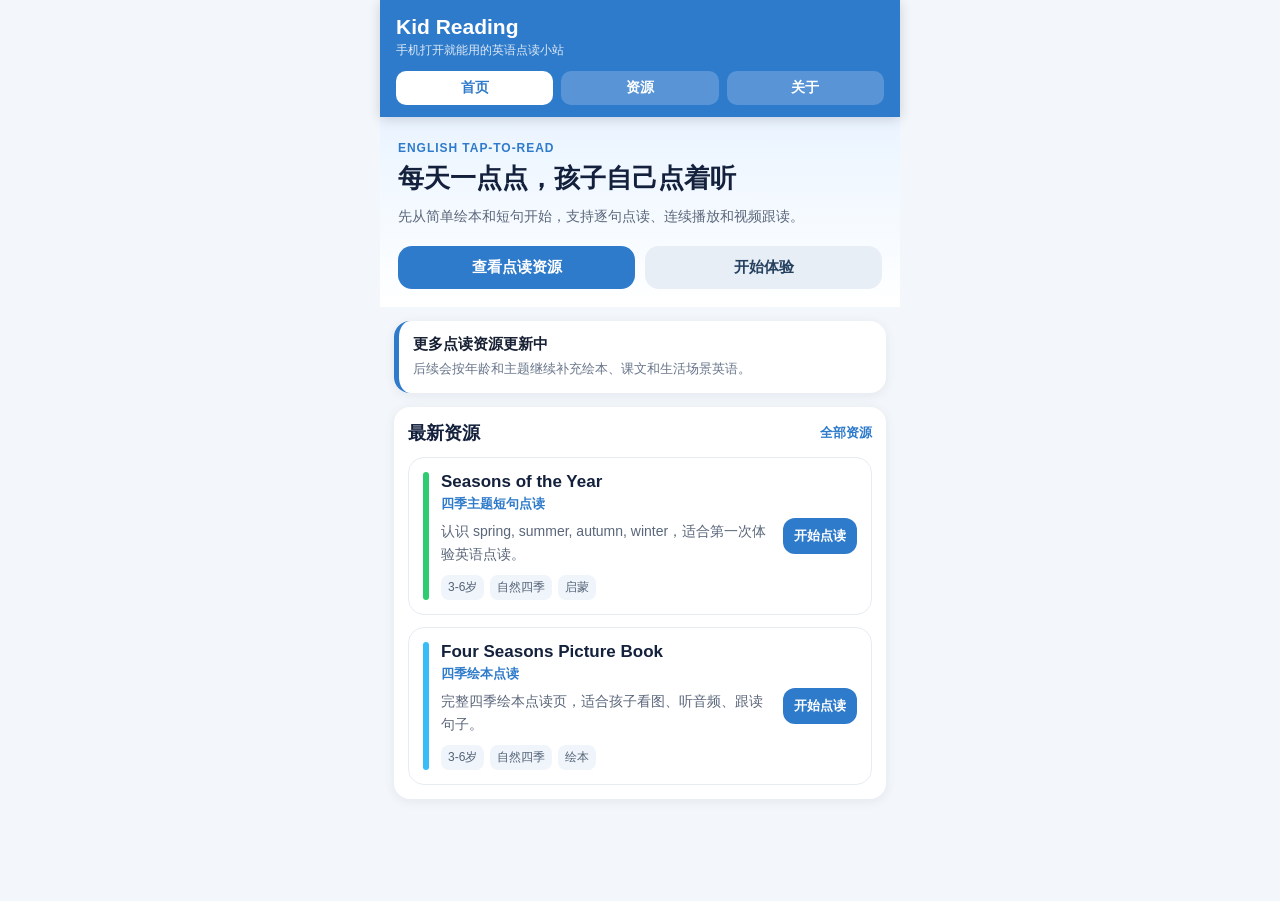
==== index.html @ 5458ff80 "Make picture books open in built-in reader" ====
<!DOCTYPE html>
<html lang="en">
<head>
  <meta charset="UTF-8">
  <meta name="viewport" content="width=device-width, initial-scale=1.0, maximum-scale=1.0">
  <title>Kid Reading · English Reader</title>
  <link rel="stylesheet" href="style.css?v=202605041213">
</head>
<body>
  <header class="site-header">
    <div>
      <div class="brand">Kid Reading</div>
      <div class="tagline">手机打开就能用的英语点读小站</div>
    </div>
    <nav class="nav-tabs">
      <button class="nav-btn active" id="nav-home" data-view="home">首页</button>
      <button class="nav-btn" id="nav-library" data-view="library">资源</button>
      <button class="nav-btn" id="nav-about" data-view="about">关于</button>
    </nav>
  </header>

  <main>
    <section class="view active" id="home-view">
      <div class="hero">
        <p class="eyebrow">English tap-to-read</p>
        <h1>每天一点点，孩子自己点着听</h1>
        <p class="hero-copy">先从简单绘本和短句开始，支持逐句点读、连续播放和视频跟读。</p>
        <div class="hero-actions">
          <button class="primary-btn" data-view="library">查看点读资源</button>
          <button class="secondary-btn" data-reader="seasons">开始体验</button>
        </div>
      </div>

      <div class="notice-card">
        <strong>更多点读资源更新中</strong>
        <span>后续会按年龄和主题继续补充绘本、课文和生活场景英语。</span>
      </div>

      <section class="section-block">
        <div class="section-title">
          <h2>最新资源</h2>
          <button class="text-btn" data-view="library">全部资源</button>
        </div>
        <div class="resource-list" id="home-resource-list"></div>
      </section>
    </section>

    <section class="view" id="library-view">
      <div class="page-heading">
        <h1>点读资源列表</h1>
        <p>按年龄和主题选择适合孩子的点读内容。</p>
      </div>

      <div class="filter-panel">
        <div>
          <div class="filter-label">按年龄分类</div>
          <div class="chip-row" id="age-filters"></div>
        </div>
        <div>
          <div class="filter-label">按主题分类</div>
          <div class="chip-row" id="topic-filters"></div>
        </div>
      </div>

      <div class="resource-list" id="library-resource-list"></div>
    </section>

    <section class="view" id="reader-view">
      <div class="reader-header">
        <button class="back-btn" data-view="library">← 资源列表</button>
        <div>
          <div class="book-title" id="book-title"></div>
          <div class="book-meta" id="book-meta"></div>
        </div>
      </div>

      <div class="mode-bar">
        <button class="mode-btn active" id="btn-tap" data-mode="tap">Tap to Read</button>
        <button class="mode-btn" id="btn-auto" data-mode="auto">Auto Play</button>
        <button class="mode-btn" id="btn-video" data-mode="video">Video</button>
      </div>

      <div id="video-area" style="display:none">
        <video id="story-video" controls playsinline></video>
      </div>

      <div id="read-area">
        <div id="sentences-container"></div>
        <div id="auto-bar" style="display:none">
          <button class="play-all-btn" data-auto-play="true">Play All</button>
        </div>
      </div>
    </section>

    <section class="view" id="about-view">
      <div class="page-heading">
        <h1>关于我们 / 联系方式</h1>
        <p>这里会持续整理适合家庭使用的英语点读资源。</p>
      </div>

      <div class="about-card">
        <h2>Kid Reading 在做什么</h2>
        <p>我们希望把英文绘本、课文和生活场景做成手机可点读的页面，让孩子能自己点、自己听，父母陪伴起来更轻松。</p>
      </div>

      <div class="about-card">
        <h2>资源更新方向</h2>
        <p>3-6岁启蒙绘本、小学课文跟读、动物/颜色/四季/日常表达等主题会陆续更新。</p>
      </div>

      <div class="about-card contact-card">
        <h2>联系与反馈</h2>
        <p>如果你想要某个主题或某本绘本的点读页，可以先记录下来，后续这里会放微信/邮箱/表单入口。</p>
      </div>
    </section>
  </main>

  <script src="data.js?v=202605041213"></script>
  <script src="app.js?v=202605041213"></script>
</body>
</html>
---- style.css ----
* { box-sizing: border-box; margin: 0; padding: 0; }

body {
  font-family: -apple-system, BlinkMacSystemFont, 'PingFang SC', 'Segoe UI', sans-serif;
  background: #F3F6FA;
  color: #172033;
  max-width: 520px;
  margin: 0 auto;
  min-height: 100vh;
}

button {
  font-family: inherit;
}

.site-header {
  position: sticky;
  top: 0;
  z-index: 20;
  background: #2F7BCB;
  padding: 14px 16px 12px;
  box-shadow: 0 2px 12px rgba(0,0,0,0.16);
}

.brand {
  color: #fff;
  font-size: 21px;
  font-weight: 800;
  line-height: 1.2;
}

.tagline {
  color: rgba(255,255,255,0.84);
  font-size: 12px;
  margin-top: 3px;
}

.nav-tabs {
  display: grid;
  grid-template-columns: repeat(3, 1fr);
  gap: 8px;
  margin-top: 12px;
}

.nav-btn,
.mode-btn {
  border: none;
  border-radius: 10px;
  background: rgba(255,255,255,0.2);
  color: #fff;
  cursor: pointer;
}

.nav-btn {
  padding: 8px 0;
  font-size: 14px;
  font-weight: 700;
}

.nav-btn.active,
.mode-btn.active {
  background: #fff;
  color: #2F7BCB;
}

main {
  min-height: calc(100vh - 116px);
}

.view {
  display: none;
}

.view.active {
  display: block;
}

.hero {
  background: linear-gradient(180deg, #EAF4FF 0%, #FFFFFF 100%);
  padding: 24px 18px 18px;
}

.eyebrow {
  color: #2F7BCB;
  font-size: 12px;
  font-weight: 800;
  text-transform: uppercase;
  letter-spacing: 0.08em;
}

.hero h1,
.page-heading h1 {
  font-size: 26px;
  line-height: 1.22;
  margin-top: 8px;
  color: #14213D;
}

.hero-copy,
.page-heading p,
.resource-card p,
.about-card p {
  color: #5A667A;
  font-size: 14px;
  line-height: 1.65;
}

.hero-copy {
  margin-top: 10px;
}

.hero-actions {
  display: flex;
  gap: 10px;
  margin-top: 18px;
}

.primary-btn,
.secondary-btn,
.resource-action,
.play-all-btn,
.back-btn,
.text-btn,
.chip {
  border: none;
  cursor: pointer;
}

.primary-btn,
.secondary-btn {
  flex: 1;
  padding: 12px 0;
  border-radius: 14px;
  font-size: 15px;
  font-weight: 800;
}

.primary-btn {
  background: #2F7BCB;
  color: #fff;
}

.secondary-btn {
  background: #E8EEF6;
  color: #25415F;
}

.notice-card,
.section-block,
.filter-panel,
.about-card {
  margin: 14px 14px 0;
  background: #fff;
  border-radius: 16px;
  box-shadow: 0 2px 12px rgba(31,48,80,0.07);
}

.notice-card {
  padding: 14px;
  display: flex;
  flex-direction: column;
  gap: 5px;
  border-left: 5px solid #2F7BCB;
}

.notice-card strong {
  font-size: 15px;
}

.notice-card span {
  color: #68758A;
  font-size: 13px;
  line-height: 1.5;
}

.section-block {
  padding: 14px;
}

.section-title {
  display: flex;
  align-items: center;
  justify-content: space-between;
  margin-bottom: 12px;
}

.section-title h2,
.about-card h2 {
  font-size: 18px;
  color: #14213D;
}

.text-btn {
  background: transparent;
  color: #2F7BCB;
  font-size: 13px;
  font-weight: 700;
}

.page-heading {
  padding: 22px 18px 10px;
}

.filter-panel {
  padding: 14px;
  display: flex;
  flex-direction: column;
  gap: 14px;
}

.filter-label {
  font-size: 13px;
  font-weight: 800;
  color: #34445C;
  margin-bottom: 8px;
}

.chip-row {
  display: flex;
  flex-wrap: wrap;
  gap: 8px;
}

.chip {
  padding: 8px 12px;
  border-radius: 99px;
  background: #EEF3FA;
  color: #41516A;
  font-size: 13px;
  font-weight: 700;
}

.chip.active {
  background: #2F7BCB;
  color: #fff;
}

.resource-list {
  display: flex;
  flex-direction: column;
  gap: 12px;
}

#library-resource-list {
  margin: 14px;
}

.resource-card {
  background: #fff;
  border-radius: 16px;
  padding: 14px;
  box-shadow: 0 2px 12px rgba(31,48,80,0.07);
  display: grid;
  grid-template-columns: 6px 1fr auto;
  gap: 12px;
  align-items: center;
  cursor: pointer;
}

.section-block .resource-card {
  box-shadow: none;
  border: 1px solid #E7ECF3;
}

.resource-mark {
  width: 6px;
  height: 100%;
  min-height: 82px;
  border-radius: 8px;
}

.resource-title {
  font-size: 17px;
  font-weight: 800;
  color: #14213D;
}

.resource-subtitle {
  color: #2F7BCB;
  font-size: 13px;
  font-weight: 700;
  margin-top: 3px;
}

.resource-card p {
  margin-top: 7px;
}

.meta-row {
  display: flex;
  flex-wrap: wrap;
  gap: 6px;
  margin-top: 9px;
}

.meta-row span {
  background: #F0F5FB;
  color: #526276;
  font-size: 12px;
  border-radius: 8px;
  padding: 4px 7px;
}

.resource-action {
  width: 74px;
  padding: 9px 0;
  border-radius: 12px;
  background: #2F7BCB;
  color: #fff;
  font-size: 13px;
  font-weight: 800;
}

.resource-card.coming-soon .resource-action,
.resource-action:disabled {
  background: #E1E7F0;
  color: #7A8798;
}

.empty-state {
  background: #fff;
  border-radius: 14px;
  padding: 20px;
  color: #6B778A;
  text-align: center;
}

.coming-detail {
  background: #fff;
  border-radius: 18px;
  padding: 20px;
  box-shadow: 0 2px 12px rgba(31,48,80,0.07);
}

.coming-label {
  display: inline-block;
  background: #EEF3FA;
  color: #2F7BCB;
  font-size: 12px;
  font-weight: 900;
  border-radius: 999px;
  padding: 6px 10px;
}

.coming-detail h2 {
  color: #14213D;
  font-size: 22px;
  margin-top: 12px;
}

.coming-detail p {
  color: #5A667A;
  font-size: 14px;
  line-height: 1.65;
  margin-top: 8px;
}

.coming-grid {
  display: grid;
  gap: 8px;
  margin: 16px 0;
}

.coming-grid span {
  background: #F3F6FA;
  color: #41516A;
  border-radius: 10px;
  padding: 10px 12px;
  font-size: 13px;
  font-weight: 700;
}

.reader-header {
  background: #fff;
  padding: 14px 16px;
  display: flex;
  gap: 12px;
  align-items: center;
  border-bottom: 1px solid #E7ECF3;
}

.back-btn {
  background: #EEF3FA;
  color: #2F4A6A;
  border-radius: 12px;
  padding: 9px 10px;
  font-size: 13px;
  font-weight: 800;
  flex-shrink: 0;
}

.book-title {
  font-size: 19px;
  color: #14213D;
  font-weight: 800;
}

.book-meta {
  color: #68758A;
  font-size: 12px;
  margin-top: 3px;
}

.mode-bar {
  display: flex;
  gap: 8px;
  background: #2F7BCB;
  padding: 10px 14px 12px;
}

.mode-btn {
  flex: 1;
  padding: 9px 0;
  font-size: 13px;
  font-weight: 700;
}

#video-area {
  background: #000;
}

#video-area video {
  width: 100%;
  display: block;
}

#sentences-container {
  padding: 16px;
  display: flex;
  flex-direction: column;
  gap: 12px;
}

.reader-page {
  background: #fff;
  border-radius: 18px;
  box-shadow: 0 2px 12px rgba(0,0,0,0.06);
  overflow: hidden;
  border: 1px solid #E7ECF3;
}

.reader-image-wrap {
  background: #F8FBFF;
  display: flex;
  justify-content: center;
  padding: 12px;
}

.reader-image-wrap img {
  display: block;
  width: 100%;
  max-height: 300px;
  object-fit: contain;
  border-radius: 12px;
}

.reader-page-label {
  display: inline-flex;
  margin: 12px 14px 0;
  padding: 5px 10px;
  border-radius: 999px;
  background: #EEF3FA;
  color: #2F7BCB;
  font-size: 12px;
  font-weight: 900;
}

.reader-page-sentences {
  padding: 12px 14px 14px;
  display: flex;
  flex-direction: column;
  gap: 10px;
}

.reader-page .sentence-card {
  box-shadow: none;
  border-color: #E7ECF3;
}

.reader-page-spring .sentence-card.playing {
  border-color: #2ECC71;
  background: #EAFBF2;
}

.reader-page-summer .sentence-card.playing {
  border-color: #F59E0B;
  background: #FFF7E6;
}

.reader-page-fall .sentence-card.playing {
  border-color: #F97316;
  background: #FFF1E8;
}

.reader-page-winter .sentence-card.playing {
  border-color: #38BDF8;
  background: #EAF8FF;
}

.reader-page-all .sentence-card.playing,
.reader-page-intro .sentence-card.playing {
  border-color: #8B5CF6;
  background: #F4F0FF;
}

.sentence-card {
  background: #fff;
  border-radius: 18px;
  padding: 20px 20px 18px;
  border: 3px solid transparent;
  box-shadow: 0 2px 12px rgba(0,0,0,0.06);
  cursor: pointer;
  transition: border-color 0.15s, background 0.15s;
  user-select: none;
  display: flex;
  align-items: center;
  gap: 14px;
}

.sentence-card:active {
  opacity: 0.8;
}

.sentence-card.playing {
  border-color: #2F7BCB;
  background: #EBF4FF;
}

.card-icon {
  font-size: 11px;
  font-weight: 900;
  flex-shrink: 0;
  width: 42px;
  text-align: center;
  color: #2F7BCB;
  border: 1px solid #BFD7F3;
  border-radius: 999px;
  padding: 6px 0;
}

.card-en {
  font-size: 22px;
  font-weight: 800;
  color: #1A1A2E;
  line-height: 1.4;
}

#auto-bar {
  padding: 8px 16px 28px;
  display: flex;
  justify-content: center;
}

.play-all-btn {
  font-size: 16px;
  font-weight: 800;
  color: #fff;
  background: #2F7BCB;
  padding: 14px 48px;
  border-radius: 50px;
  box-shadow: 0 4px 14px rgba(47,123,203,0.32);
}

.about-card {
  padding: 16px;
}

.about-card p {
  margin-top: 8px;
}

.contact-card {
  margin-bottom: 24px;
}
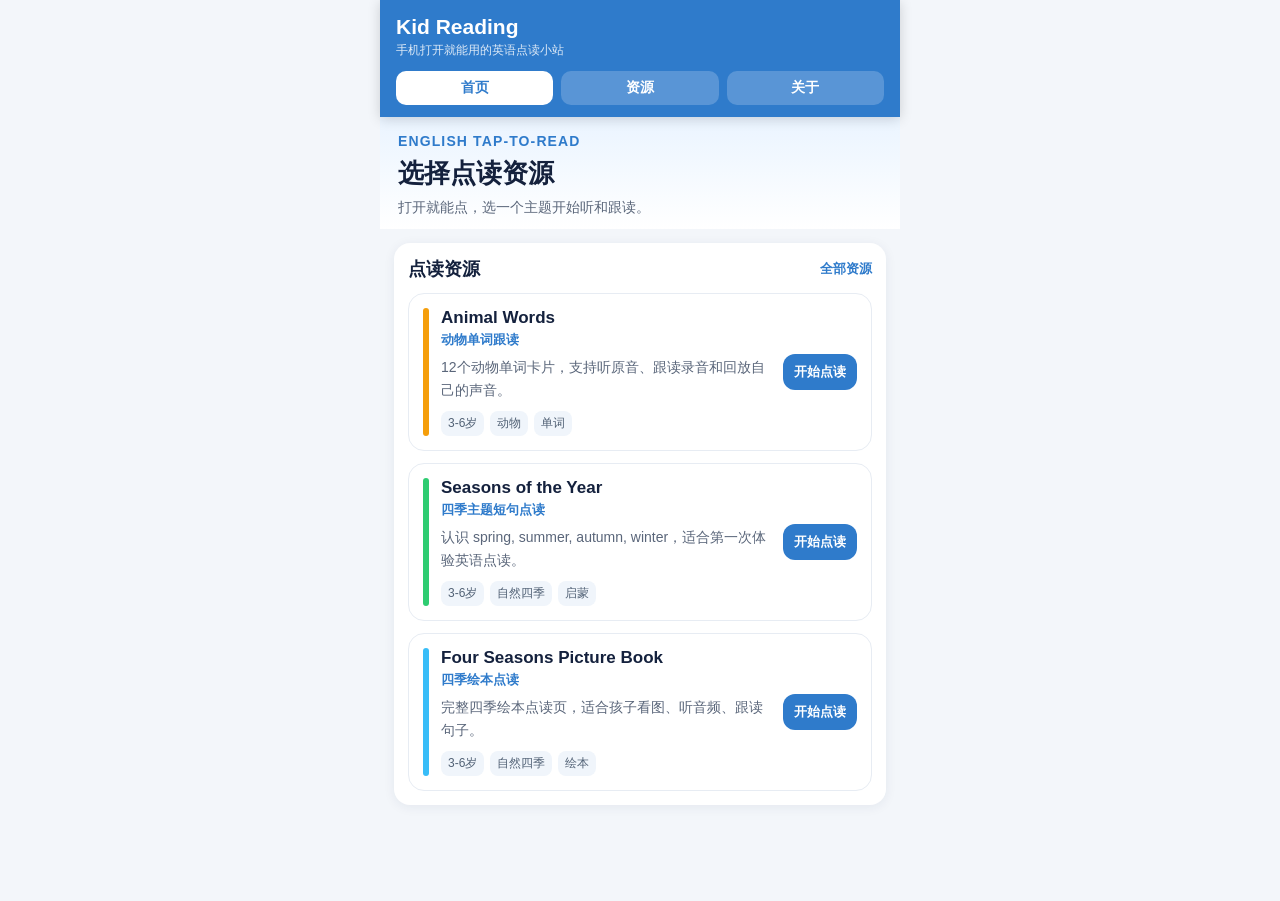
==== commit 89e6d1b3: "Add Kid Reading Let's Move reader" ====
--- a/index.html
+++ b/index.html
@@ -4,7 +4,29 @@
   <meta charset="UTF-8">
   <meta name="viewport" content="width=device-width, initial-scale=1.0, maximum-scale=1.0">
   <title>Kid Reading · English Reader</title>
-  <link rel="stylesheet" href="style.css?v=202605041213">
+  <link rel="preload" href="data.js?v=202605131810" as="script">
+  <link rel="preload" href="app.js?v=202605132015" as="script">
+  <link rel="stylesheet" href="style.css?v=202605132015">
+  <script>
+    (() => {
+      const reader = new URLSearchParams(window.location.search).get('reader');
+      const firstImages = {
+        'class-1-4-l21-my-lunch': 'assets/class/grade1-4/l21-my-lunch/reader/p01.webp',
+        'class-1-4-l20-party-food': 'assets/class/grade1-4/l20-party-food/reader/p01.webp',
+        'fruit-words': 'assets/img/books/fruits/apple.webp',
+        'i-see-fruit': 'assets/img/books/fruits/apple.webp',
+        'fruit-in-my-bag': 'assets/img/books/fruits/fruit-bag.webp',
+        'animal-words': 'assets/img/books/animals/cat.webp'
+      };
+      if (firstImages[reader]) {
+        const link = document.createElement('link');
+        link.rel = 'preload';
+        link.as = 'image';
+        link.href = firstImages[reader];
+        document.head.appendChild(link);
+      }
+    })();
+  </script>
 </head>
 <body>
   <header class="site-header">
@@ -21,27 +43,25 @@
 
   <main>
     <section class="view active" id="home-view">
-      <div class="hero">
+      <div class="home-intro">
         <p class="eyebrow">English tap-to-read</p>
-        <h1>每天一点点，孩子自己点着听</h1>
-        <p class="hero-copy">先从简单绘本和短句开始，支持逐句点读、连续播放和视频跟读。</p>
-        <div class="hero-actions">
-          <button class="primary-btn" data-view="library">查看点读资源</button>
-          <button class="secondary-btn" data-reader="seasons">开始体验</button>
-        </div>
-      </div>
-
-      <div class="notice-card">
-        <strong>更多点读资源更新中</strong>
-        <span>后续会按年龄和主题继续补充绘本、课文和生活场景英语。</span>
+        <h1>选择点读资源</h1>
+        <p>打开就能点，选一个主题开始听和跟读。</p>
       </div>
 
       <section class="section-block">
         <div class="section-title">
-          <h2>最新资源</h2>
+          <h2>点读资源</h2>
           <button class="text-btn" data-view="library">全部资源</button>
         </div>
         <div class="resource-list" id="home-resource-list"></div>
+      </section>
+
+      <section class="section-block">
+        <div class="section-title">
+          <h2>一（4）班</h2>
+        </div>
+        <div class="resource-list" id="class-resource-list"></div>
       </section>
     </section>
 
@@ -110,12 +130,23 @@
 
       <div class="about-card contact-card">
         <h2>联系与反馈</h2>
-        <p>如果你想要某个主题或某本绘本的点读页，可以先记录下来，后续这里会放微信/邮箱/表单入口。</p>
+        <p>如果你想要某个主题或某本绘本的点读页，可以通过邮箱或微信联系我。</p>
+        <div class="contact-grid">
+          <div class="contact-item">
+            <div class="contact-label">QQ 邮箱</div>
+            <a href="mailto:1065163553@qq.com">1065163553@qq.com</a>
+          </div>
+          <div class="contact-item qr-item">
+            <div class="contact-label">微信</div>
+            <img data-src="assets/img/contact/wechat-qr.jpg" alt="微信二维码" loading="lazy">
+            <span>扫码添加微信</span>
+          </div>
+        </div>
       </div>
     </section>
   </main>
 
-  <script src="data.js?v=202605041213"></script>
-  <script src="app.js?v=202605041213"></script>
+  <script src="data.js?v=202605131810"></script>
+  <script src="app.js?v=202605132015"></script>
 </body>
 </html>
--- a/style.css
+++ b/style.css
@@ -22,6 +22,19 @@
   box-shadow: 0 2px 12px rgba(0,0,0,0.16);
 }
 
+.reader-open .site-header {
+  padding: 8px 14px;
+}
+
+.reader-open .tagline,
+.reader-open .nav-tabs {
+  display: none;
+}
+
+.reader-open .brand {
+  font-size: 18px;
+}
+
 .brand {
   color: #fff;
   font-size: 21px;
@@ -80,6 +93,11 @@
   padding: 24px 18px 18px;
 }
 
+.home-intro {
+  background: linear-gradient(180deg, #EAF4FF 0%, #FFFFFF 100%);
+  padding: 16px 18px 10px;
+}
+
 .eyebrow {
   color: #2F7BCB;
   font-size: 12px;
@@ -89,6 +107,7 @@
 }
 
 .hero h1,
+.home-intro h1,
 .page-heading h1 {
   font-size: 26px;
   line-height: 1.22;
@@ -97,12 +116,22 @@
 }
 
 .hero-copy,
+.home-intro p,
 .page-heading p,
 .resource-card p,
 .about-card p {
   color: #5A667A;
   font-size: 14px;
   line-height: 1.65;
+}
+
+.home-intro .eyebrow {
+  color: #2F7BCB;
+  line-height: 1.2;
+}
+
+.home-intro p:not(.eyebrow) {
+  margin-top: 6px;
 }
 
 .hero-copy {
@@ -275,6 +304,10 @@
   color: #14213D;
 }
 
+.resource-main {
+  min-width: 0;
+}
+
 .resource-subtitle {
   color: #2F7BCB;
   font-size: 13px;
@@ -372,7 +405,7 @@
 
 .reader-header {
   background: #fff;
-  padding: 14px 16px;
+  padding: 10px 12px;
   display: flex;
   gap: 12px;
   align-items: center;
@@ -425,10 +458,89 @@
 }
 
 #sentences-container {
-  padding: 16px;
+  padding: 12px;
   display: flex;
   flex-direction: column;
-  gap: 12px;
+  gap: 10px;
+}
+
+.reader-pager {
+  display: grid;
+  grid-template-columns: 46px 1fr 46px;
+  gap: 10px;
+  align-items: center;
+  background: transparent;
+  padding: 0 2px;
+}
+
+.reader-pager button {
+  border: none;
+  border-radius: 50%;
+  width: 46px;
+  height: 46px;
+  background: #2F7BCB;
+  color: #fff;
+  font-size: 28px;
+  font-weight: 800;
+  cursor: pointer;
+  line-height: 1;
+}
+
+.reader-pager button:disabled {
+  background: #E1E7F0;
+  color: #8A96A8;
+  cursor: default;
+}
+
+.reader-pager span {
+  color: #526276;
+  font-size: 13px;
+  font-weight: 800;
+  text-align: center;
+}
+
+.reader-dots {
+  display: flex;
+  justify-content: center;
+  gap: 7px;
+}
+
+.reader-dots span {
+  width: 8px;
+  height: 8px;
+  border-radius: 999px;
+  background: #C9D4E2;
+  transition: width 0.18s, background 0.18s;
+}
+
+.reader-dots span.active {
+  width: 22px;
+  background: #2F7BCB;
+}
+
+.reader-swipe-hint {
+  color: #718096;
+  font-size: 12px;
+  font-weight: 700;
+  text-align: center;
+  margin-top: -4px;
+}
+
+.reader-links {
+  display: grid;
+  grid-template-columns: repeat(2, minmax(0, 1fr));
+  gap: 10px;
+}
+
+.reader-links a {
+  display: block;
+  border-radius: 12px;
+  padding: 11px 10px;
+  background: #EEF3FA;
+  color: #2F7BCB;
+  font-size: 13px;
+  font-weight: 900;
+  text-align: center;
 }
 
 .reader-page {
@@ -439,11 +551,16 @@
   border: 1px solid #E7ECF3;
 }
 
+.practice-reader-page {
+  display: flex;
+  flex-direction: column;
+}
+
 .reader-image-wrap {
   background: #F8FBFF;
   display: flex;
   justify-content: center;
-  padding: 12px;
+  padding: 10px;
 }
 
 .reader-image-wrap img {
@@ -465,11 +582,43 @@
   font-weight: 900;
 }
 
+.reader-action-prompt {
+  margin: 10px 12px 0;
+  min-height: 48px;
+  border: none;
+  border-radius: 16px;
+  background: #F97316;
+  color: #fff;
+  font-size: 17px;
+  font-weight: 900;
+  box-shadow: 0 8px 20px rgba(249, 115, 22, 0.22);
+  cursor: pointer;
+}
+
 .reader-page-sentences {
-  padding: 12px 14px 14px;
+  padding: 10px 12px 8px;
   display: flex;
   flex-direction: column;
-  gap: 10px;
+  gap: 8px;
+}
+
+.practice-notice {
+  margin: 0 12px 10px;
+  color: #7B8798;
+  background: #F8FAFC;
+  border-radius: 8px;
+  padding: 7px 9px;
+  font-size: 11px;
+  line-height: 1.35;
+  text-align: center;
+}
+
+.temporary-notice {
+  color: #7B8798;
+  font-size: 11px;
+  line-height: 1.35;
+  text-align: center;
+  padding: 0 8px 4px;
 }
 
 .reader-page .sentence-card {
@@ -501,6 +650,11 @@
 .reader-page-intro .sentence-card.playing {
   border-color: #8B5CF6;
   background: #F4F0FF;
+}
+
+.reader-page-class .sentence-card.playing {
+  border-color: #EC4899;
+  background: #FDF2F8;
 }
 
 .sentence-card {
@@ -509,12 +663,23 @@
   padding: 20px 20px 18px;
   border: 3px solid transparent;
   box-shadow: 0 2px 12px rgba(0,0,0,0.06);
-  cursor: pointer;
+  cursor: default;
   transition: border-color 0.15s, background 0.15s;
   user-select: none;
+  display: block;
+}
+
+.sentence-main {
   display: flex;
   align-items: center;
   gap: 14px;
+  min-width: 0;
+  cursor: pointer;
+}
+
+.sentence-card.practice-card {
+  display: block;
+  cursor: default;
 }
 
 .sentence-card:active {
@@ -527,15 +692,17 @@
 }
 
 .card-icon {
-  font-size: 11px;
+  background: #fff;
+  font-size: 14px;
   font-weight: 900;
   flex-shrink: 0;
-  width: 42px;
+  min-width: 64px;
   text-align: center;
   color: #2F7BCB;
-  border: 1px solid #BFD7F3;
+  border: 2px solid #BFD7F3;
   border-radius: 999px;
-  padding: 6px 0;
+  padding: 8px 12px;
+  cursor: pointer;
 }
 
 .card-en {
@@ -543,6 +710,179 @@
   font-weight: 800;
   color: #1A1A2E;
   line-height: 1.4;
+}
+
+.practice-panel {
+  margin-top: 9px;
+  border-top: 1px dashed #DCE6F2;
+  padding-top: 9px;
+}
+
+.practice-actions {
+  display: grid;
+  grid-template-columns: 1fr;
+  gap: 10px;
+}
+
+.mic-button,
+.replay-button {
+  border: none;
+  border-radius: 14px;
+  min-height: 48px;
+  padding: 8px 12px;
+  background: #EEF3FA;
+  color: #2F4A6A;
+  font-size: 15px;
+  font-weight: 800;
+  cursor: pointer;
+}
+
+.mic-button {
+  display: flex;
+  align-items: center;
+  justify-content: center;
+  gap: 8px;
+  background: #16A34A;
+  color: #fff;
+}
+
+.mic-button.recording {
+  background: #DC2626;
+}
+
+.mic-button.requesting {
+  background: #2563EB;
+}
+
+.mic-icon {
+  display: inline-flex;
+  align-items: center;
+  justify-content: center;
+  width: 26px;
+  height: 26px;
+  border-radius: 50%;
+  background: rgba(255,255,255,0.18);
+  font-size: 17px;
+  line-height: 1;
+}
+
+.replay-button {
+  background: #E8EEF6;
+  color: #25415F;
+}
+
+.practice-actions button:disabled {
+  opacity: 0.45;
+  cursor: default;
+}
+
+.practice-feedback {
+  margin-top: 8px;
+  color: #64748B;
+  background: #F8FAFC;
+  border-radius: 10px;
+  padding: 8px 10px;
+  font-size: 16px;
+  font-weight: 900;
+  text-align: center;
+  line-height: 1.45;
+}
+
+.practice-feedback.perfect {
+  color: #14532D;
+  background: #BBF7D0;
+}
+
+.practice-feedback.well,
+.practice-feedback.good {
+  color: #166534;
+  background: #DCFCE7;
+}
+
+.practice-feedback.retry {
+  color: #9A3412;
+  background: #FFEDD5;
+}
+
+.recording-player {
+  margin-top: 10px;
+  width: 100%;
+}
+
+@media (max-width: 560px) {
+  #sentences-container {
+    padding: 8px 10px 10px;
+    gap: 8px;
+  }
+
+  .reader-pager {
+    grid-template-columns: 42px 1fr 42px;
+  }
+
+  .reader-pager button {
+    width: 42px;
+    height: 42px;
+    font-size: 25px;
+  }
+
+  .practice-reader-page .reader-image-wrap {
+    padding: 6px 8px;
+  }
+
+  .practice-reader-page .reader-image-wrap img {
+    max-height: clamp(160px, 31vh, 245px);
+  }
+
+  .practice-reader-page .reader-page-label {
+    margin-top: 8px;
+  }
+
+  .practice-reader-page .reader-page-sentences {
+    padding: 8px 10px 6px;
+    gap: 7px;
+  }
+
+  .sentence-card.practice-card {
+    padding: 11px;
+    border-width: 2px;
+    border-radius: 15px;
+  }
+
+  .sentence-main {
+    align-items: flex-start;
+    gap: 10px;
+  }
+
+  .card-icon {
+    min-width: 56px;
+    padding: 7px 9px;
+    font-size: 13px;
+  }
+
+  .card-en {
+    font-size: 19px;
+    word-break: normal;
+  }
+
+  .practice-actions {
+    grid-template-columns: 1fr;
+  }
+
+  .practice-actions button {
+    width: 100%;
+    padding: 8px;
+  }
+
+  .mic-button,
+  .replay-button {
+    min-height: 44px;
+  }
+
+  .practice-notice {
+    margin: 0 10px 8px;
+    padding: 5px 7px;
+    font-size: 10px;
+  }
 }
 
 #auto-bar {
@@ -572,3 +912,68 @@
 .contact-card {
   margin-bottom: 24px;
 }
+
+.contact-grid {
+  margin-top: 14px;
+  display: grid;
+  grid-template-columns: minmax(0, 1fr) 180px;
+  gap: 14px;
+  align-items: start;
+}
+
+.contact-item {
+  border: 1px solid #E7ECF3;
+  border-radius: 14px;
+  padding: 14px;
+  background: #F8FAFC;
+}
+
+.contact-label {
+  color: #64748B;
+  font-size: 13px;
+  font-weight: 800;
+  margin-bottom: 8px;
+}
+
+.contact-item a {
+  color: #2F7BCB;
+  font-size: 16px;
+  font-weight: 800;
+  word-break: break-all;
+}
+
+.qr-item {
+  text-align: center;
+}
+
+.qr-item img {
+  display: block;
+  width: 150px;
+  height: 150px;
+  object-fit: contain;
+  margin: 0 auto 8px;
+  border-radius: 8px;
+  background: #fff;
+}
+
+.qr-item span {
+  color: #526276;
+  font-size: 13px;
+  font-weight: 700;
+}
+
+@media (max-width: 560px) {
+  .contact-grid {
+    grid-template-columns: 1fr;
+  }
+
+  .qr-item {
+    text-align: left;
+  }
+
+  .qr-item img {
+    width: 170px;
+    height: 170px;
+    margin-left: 0;
+  }
+}
